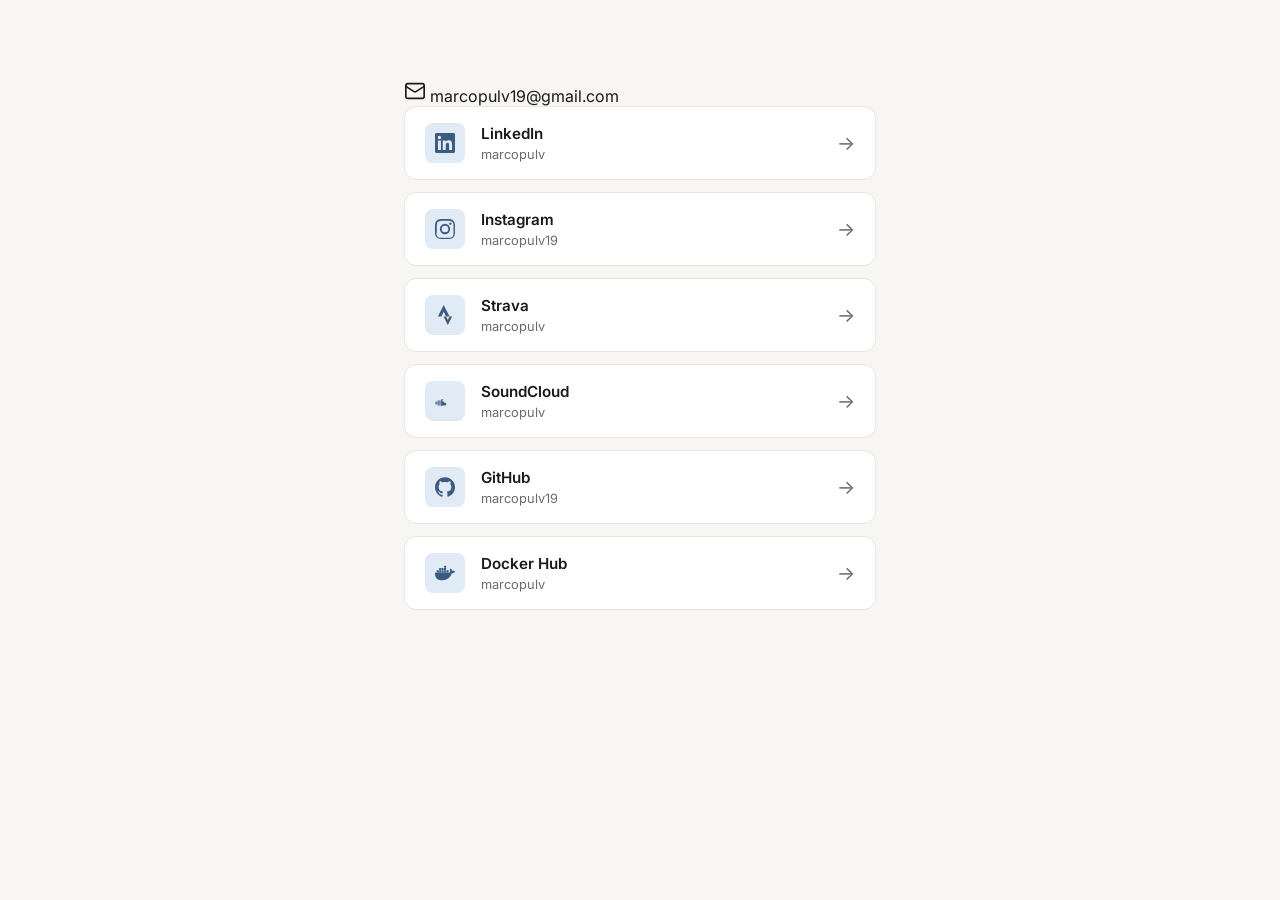
==== index.html @ f09cab39 "chore: update contact email and reformat HTML markup for readability" ====
<!DOCTYPE html>
<html lang="en">

<head>
  <meta charset="UTF-8">
  <meta name="viewport" content="width=device-width, initial-scale=1.0">
  <title>marcopulv</title>
  <link rel="icon" type="image/png"
    href="[data-uri]">
  <link href="https://fonts.googleapis.com/css2?family=Inter:wght@400;600&display=swap" rel="stylesheet">
  <link rel="stylesheet" href="style.css">
</head>

<body>
  <main class="page">

    <!-- Email Banner -->
    <a href="mailto:marcopulv19@gmail.com" class="email-banner">
      <svg class="email-icon" width="22" height="22" viewBox="0 0 24 24" fill="none" stroke="currentColor"
        stroke-width="1.8" stroke-linecap="round" stroke-linejoin="round">
        <rect x="2" y="4" width="20" height="16" rx="2" />
        <path d="m22 7-8.97 5.7a1.94 1.94 0 0 1-2.06 0L2 7" />
      </svg>
      <span class="email-text">marcopulv19@gmail.com</span>
    </a>

    <div class="card-list">

      <!-- LinkedIn -->
      <a href="https://www.linkedin.com/in/marcopulv/" target="_blank" class="card">
        <div class="card-icon">
          <svg viewBox="0 0 24 24" fill="currentColor">
            <path
              d="M20.447 20.452h-3.554v-5.569c0-1.328-.027-3.037-1.852-3.037-1.853 0-2.136 1.445-2.136 2.939v5.667H9.351V9h3.414v1.561h.046c.477-.9 1.637-1.85 3.37-1.85 3.601 0 4.267 2.37 4.267 5.455v6.286zM5.337 7.433a2.062 2.062 0 0 1-2.063-2.065 2.064 2.064 0 1 1 2.063 2.065zm1.782 13.019H3.555V9h3.564v11.452zM22.225 0H1.771C.792 0 0 .774 0 1.729v20.542C0 23.227.792 24 1.771 24h20.451C23.2 24 24 23.227 24 22.271V1.729C24 .774 23.2 0 22.222 0h.003z" />
          </svg>
        </div>
        <div class="card-info">
          <span class="card-name">LinkedIn</span>
          <span class="card-handle">marcopulv</span>
        </div>
        <span class="card-arrow">&rarr;</span>
      </a>

      <!-- Instagram -->
      <a href="https://www.instagram.com/marcopulv19/" target="_blank" class="card">
        <div class="card-icon">
          <svg viewBox="0 0 24 24" fill="currentColor">
            <path
              d="M12 2.163c3.204 0 3.584.012 4.85.07 1.17.054 1.97.24 2.43.403a4.088 4.088 0 0 1 1.523.99 4.088 4.088 0 0 1 .99 1.524c.163.46.349 1.26.403 2.43.058 1.265.07 1.645.07 4.849s-.012 3.584-.07 4.85c-.054 1.17-.24 1.97-.403 2.43a4.088 4.088 0 0 1-.99 1.523 4.088 4.088 0 0 1-1.524.99c-.46.163-1.26.349-2.43.403-1.265.058-1.645.07-4.849.07s-3.584-.012-4.85-.07c-1.17-.054-1.97-.24-2.43-.403a4.088 4.088 0 0 1-1.523-.99 4.088 4.088 0 0 1-.99-1.524c-.163-.46-.349-1.26-.403-2.43C2.175 15.584 2.163 15.204 2.163 12s.012-3.584.07-4.85c.054-1.17.24-1.97.403-2.43a4.088 4.088 0 0 1 .99-1.523A4.088 4.088 0 0 1 5.15 2.636c.46-.163 1.26-.349 2.43-.403C8.845 2.175 9.225 2.163 12 2.163M12 0C8.741 0 8.333.014 7.053.072 5.775.13 4.902.333 4.14.63a5.876 5.876 0 0 0-2.126 1.384A5.876 5.876 0 0 0 .63 4.14C.333 4.902.13 5.775.072 7.053.014 8.333 0 8.741 0 12s.014 3.668.072 4.948c.058 1.277.261 2.15.558 2.913a5.876 5.876 0 0 0 1.384 2.126A5.876 5.876 0 0 0 4.14 23.37c.763.297 1.636.5 2.913.558C8.333 23.986 8.741 24 12 24s3.668-.014 4.948-.072c1.277-.058 2.15-.261 2.913-.558a5.876 5.876 0 0 0 2.126-1.384 5.876 5.876 0 0 0 1.384-2.126c.297-.763.5-1.636.558-2.913.058-1.28.072-1.688.072-4.948s-.014-3.668-.072-4.948c-.058-1.277-.261-2.15-.558-2.913a5.876 5.876 0 0 0-1.384-2.126A5.876 5.876 0 0 0 19.86.63c-.763-.297-1.636-.5-2.913-.558C15.668.014 15.259 0 12 0zm0 5.838a6.162 6.162 0 1 0 0 12.324 6.162 6.162 0 0 0 0-12.324zM12 16a4 4 0 1 1 0-8 4 4 0 0 1 0 8zm6.406-11.845a1.44 1.44 0 1 0 0 2.881 1.44 1.44 0 0 0 0-2.881z" />
          </svg>
        </div>
        <div class="card-info">
          <span class="card-name">Instagram</span>
          <span class="card-handle">marcopulv19</span>
        </div>
        <span class="card-arrow">&rarr;</span>
      </a>

      <!-- Strava -->
      <a href="https://www.strava.com/athletes/marcopulv" target="_blank" class="card">
        <div class="card-icon">
          <svg viewBox="0 0 24 24" fill="currentColor">
            <path
              d="M15.387 17.944l-2.089-4.116h-3.065L15.387 24l5.15-10.172h-3.066m-7.008-5.599l2.836 5.598h4.172L10.463 0l-7 13.828h4.169" />
          </svg>
        </div>
        <div class="card-info">
          <span class="card-name">Strava</span>
          <span class="card-handle">marcopulv</span>
        </div>
        <span class="card-arrow">&rarr;</span>
      </a>

      <!-- SoundCloud -->
      <a href="https://soundcloud.com/marcopulv" target="_blank" class="card">
        <div class="card-icon">
          <svg viewBox="0 0 24 24" fill="currentColor">
            <path
              d="M1.175 12.225c-.051 0-.094.046-.101.1l-.233 2.154.233 2.105c.007.058.05.098.101.098.05 0 .09-.04.099-.098l.255-2.105-.27-2.154c-.009-.057-.048-.1-.084-.1m-.899.828c-.06 0-.091.037-.104.094L0 14.479l.172 1.282c.013.06.045.094.104.094.057 0 .09-.037.1-.094l.199-1.282-.199-1.332c-.01-.057-.043-.094-.1-.094m1.794-1.291c-.063 0-.109.05-.117.108l-.213 2.607.213 2.563c.008.06.054.108.117.108.062 0 .108-.048.116-.108l.244-2.563-.244-2.607c-.008-.06-.054-.108-.116-.108m.871-.456c-.074 0-.127.058-.133.124l-.195 3.063.195 2.993c.006.068.059.124.133.124.073 0 .126-.056.132-.124l.222-2.993-.222-3.063c-.006-.066-.059-.124-.132-.124m.88-.351c-.083 0-.142.066-.149.14l-.176 3.414.176 3.313c.007.076.066.14.149.14.082 0 .142-.064.148-.14l.2-3.313-.2-3.414c-.006-.074-.066-.14-.148-.14m.898-.207c-.093 0-.159.074-.162.156l-.159 3.621.159 3.413c.003.084.069.156.162.156.091 0 .158-.072.162-.156l.18-3.413-.18-3.621c-.004-.082-.071-.156-.162-.156m.891-.127c-.1 0-.172.08-.176.17l-.142 3.748.142 3.453c.004.092.076.17.176.17.098 0 .171-.078.176-.17l.163-3.453-.163-3.748c-.005-.09-.078-.17-.176-.17m.899-.064c-.109 0-.188.088-.191.186l-.127 3.812.127 3.474c.003.1.082.186.191.186.108 0 .187-.086.191-.186l.144-3.474-.144-3.812c-.004-.098-.083-.186-.191-.186m.89.003c-.119 0-.204.096-.207.202l-.112 3.807.112 3.474c.003.108.088.202.207.202.118 0 .203-.094.207-.202l.127-3.474-.127-3.807c-.004-.106-.089-.202-.207-.202m.903.042c-.127 0-.219.104-.221.218l-.098 3.765.098 3.455c.002.116.094.218.221.218.126 0 .218-.102.221-.218l.112-3.455-.112-3.765c-.003-.114-.095-.218-.221-.218m1.832-.362c-.049 0-.091.012-.132.033a3.04 3.04 0 0 0-1.665-.494c-.117 0-.233.009-.347.027-.123.02-.199.076-.199.194v7.066c.002.12.096.216.215.226h3.96c.905 0 1.637-.747 1.637-1.666s-.732-1.666-1.637-1.666c-.252 0-.488.06-.701.166a3.338 3.338 0 0 0-3.131-2.22" />
          </svg>
        </div>
        <div class="card-info">
          <span class="card-name">SoundCloud</span>
          <span class="card-handle">marcopulv</span>
        </div>
        <span class="card-arrow">&rarr;</span>
      </a>

      <!-- GitHub -->
      <a href="https://github.com/marcopulv19" target="_blank" class="card">
        <div class="card-icon">
          <svg viewBox="0 0 24 24" fill="currentColor">
            <path
              d="M12 .297c-6.63 0-12 5.373-12 12 0 5.303 3.438 9.8 8.205 11.385.6.113.82-.258.82-.577 0-.285-.01-1.04-.015-2.04-3.338.724-4.042-1.61-4.042-1.61C4.422 18.07 3.633 17.7 3.633 17.7c-1.087-.744.084-.729.084-.729 1.205.084 1.838 1.236 1.838 1.236 1.07 1.835 2.809 1.305 3.495.998.108-.776.417-1.305.76-1.605-2.665-.3-5.466-1.332-5.466-5.93 0-1.31.465-2.38 1.235-3.22-.135-.303-.54-1.523.105-3.176 0 0 1.005-.322 3.3 1.23.96-.267 1.98-.399 3-.405 1.02.006 2.04.138 3 .405 2.28-1.552 3.285-1.23 3.285-1.23.645 1.653.24 2.873.12 3.176.765.84 1.23 1.91 1.23 3.22 0 4.61-2.805 5.625-5.475 5.92.42.36.81 1.096.81 2.22 0 1.606-.015 2.896-.015 3.286 0 .315.21.69.825.57C20.565 22.092 24 17.592 24 12.297c0-6.627-5.373-12-12-12" />
          </svg>
        </div>
        <div class="card-info">
          <span class="card-name">GitHub</span>
          <span class="card-handle">marcopulv19</span>
        </div>
        <span class="card-arrow">&rarr;</span>
      </a>

      <!-- Docker Hub -->
      <a href="https://hub.docker.com/u/marcopulv" target="_blank" class="card">
        <div class="card-icon">
          <svg viewBox="0 0 24 24" fill="currentColor">
            <path
              d="M13.983 11.078h2.119a.186.186 0 0 0 .186-.185V9.006a.186.186 0 0 0-.186-.186h-2.119a.185.185 0 0 0-.185.185v1.888c0 .102.083.185.185.185m-2.954-5.43h2.118a.186.186 0 0 0 .186-.186V3.574a.186.186 0 0 0-.186-.185h-2.118a.185.185 0 0 0-.185.185v1.888c0 .102.082.185.185.186m0 2.716h2.118a.187.187 0 0 0 .186-.186V6.29a.186.186 0 0 0-.186-.185h-2.118a.185.185 0 0 0-.185.185v1.887c0 .102.082.185.185.186m-2.93 0h2.12a.186.186 0 0 0 .184-.186V6.29a.185.185 0 0 0-.185-.185H8.1a.185.185 0 0 0-.185.185v1.887c0 .102.083.185.185.186m-2.964 0h2.119a.186.186 0 0 0 .185-.186V6.29a.185.185 0 0 0-.185-.185H5.136a.186.186 0 0 0-.186.185v1.887c0 .102.084.185.186.186m5.893 2.715h2.118a.186.186 0 0 0 .186-.185V9.006a.186.186 0 0 0-.186-.186h-2.118a.185.185 0 0 0-.185.185v1.888c0 .102.082.185.185.185m-2.93 0h2.12a.185.185 0 0 0 .184-.185V9.006a.185.185 0 0 0-.184-.186h-2.12a.185.185 0 0 0-.184.185v1.888c0 .102.083.185.185.185m-2.964 0h2.119a.185.185 0 0 0 .185-.185V9.006a.185.185 0 0 0-.185-.186H5.136a.186.186 0 0 0-.186.185v1.888c0 .102.084.185.186.185m-2.92 0h2.12a.185.185 0 0 0 .184-.185V9.006a.185.185 0 0 0-.184-.186h-2.12a.186.186 0 0 0-.185.185v1.888c0 .102.083.185.185.185M23.763 9.89c-.065-.051-.672-.51-1.954-.51-.338.001-.676.03-1.01.087-.248-1.7-1.653-2.53-1.716-2.566l-.344-.199-.226.327c-.284.438-.49.922-.612 1.43-.23.97-.09 1.882.403 2.661-.595.332-1.55.413-1.744.42H.751a.751.751 0 0 0-.75.748 11.376 11.376 0 0 0 .692 4.062c.545 1.428 1.355 2.48 2.41 3.124 1.18.723 3.1 1.137 5.275 1.137.983.003 1.963-.086 2.93-.266a12.248 12.248 0 0 0 3.823-1.389c.98-.567 1.86-1.288 2.61-2.136 1.252-1.418 1.998-2.997 2.553-4.4h.221c1.372 0 2.215-.549 2.68-1.009.309-.293.55-.65.707-1.046l.098-.288Z" />
          </svg>
        </div>
        <div class="card-info">
          <span class="card-name">Docker Hub</span>
          <span class="card-handle">marcopulv</span>
        </div>
        <span class="card-arrow">&rarr;</span>
      </a>

    </div>
  </main>

</body>

</html>
---- style.css ----
/* --- Reset --- */
* { margin: 0; padding: 0; box-sizing: border-box; }

/* --- Base --- */
body {
  font-family: 'Inter', sans-serif;
  background: #f8f6f3;
  color: #1a1a1a;
  -webkit-font-smoothing: antialiased;
}
a { color: inherit; text-decoration: none; }

/* --- Layout --- */
.page {
  max-width: 520px;
  margin: 0 auto;
  padding: 5rem 1.5rem;
}
.card-list {
  display: flex;
  flex-direction: column;
  gap: .75rem;
}

/* --- Card --- */
.card {
  display: flex;
  align-items: center;
  gap: 1rem;
  padding: 1rem 1.25rem;
  border: 1px solid #e8e5e1;
  border-radius: 12px;
  background: #fff;
  transition: .3s;
}
.card:hover {
  transform: translateY(-2px);
  box-shadow: 0 6px 20px rgba(0, 0, 0, .06);
  border-color: #3d5a80;
}

/* --- Icon box --- */
.card-icon {
  width: 40px; height: 40px;
  display: grid; place-items: center;
  background: #e0ebf5;
  border-radius: 8px;
  color: #3d5a80;
  flex-shrink: 0;
  transition: .3s;
}
.card-icon svg {
  width: 20px; height: 20px;
}
.card:hover .card-icon {
  background: #3d5a80;
  color: #fff;
}

/* --- Text --- */
.card-info  { flex: 1; }
.card-name  { display: block; font-weight: 600; font-size: .95rem; }
.card-handle{ font-size: .8rem; color: #6b6b6b; }

/* --- Arrow --- */
.card-arrow {
  font-size: 1.2rem;
  color: #6b6b6b;
  transition: .3s;
}
.card:hover .card-arrow {
  transform: translateX(4px);
  color: #3d5a80;
}
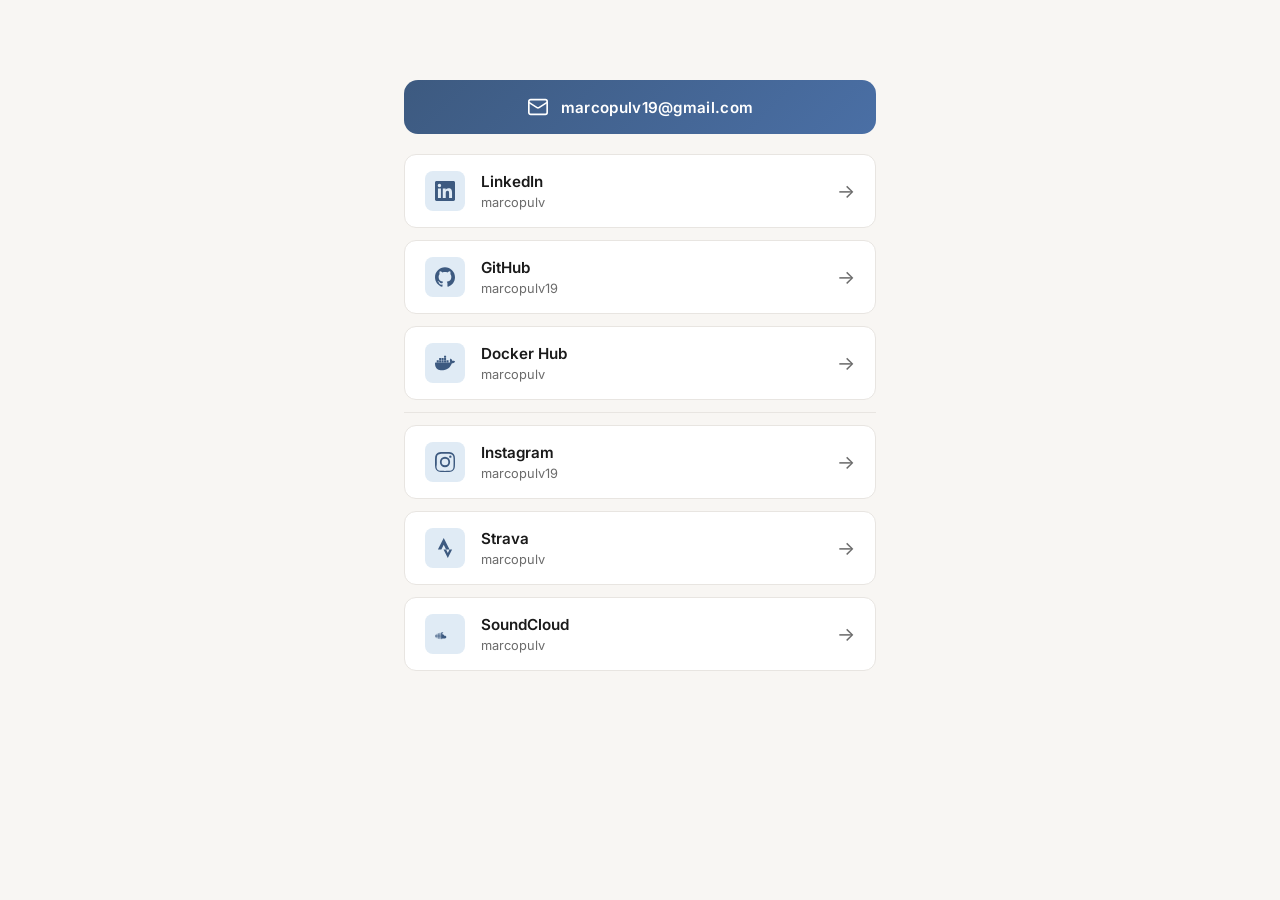
==== commit ff7b4ee8: "refactor: reorganize card layout into professional and personal sections with a divider" ====
--- a/index.html
+++ b/index.html
@@ -24,6 +24,7 @@
       <span class="email-text">marcopulv19@gmail.com</span>
     </a>
 
+    <!-- Professional: LinkedIn, GitHub, Docker Hub -->
     <div class="card-list">
 
       <!-- LinkedIn -->
@@ -40,6 +41,43 @@
         </div>
         <span class="card-arrow">&rarr;</span>
       </a>
+
+      <!-- GitHub -->
+      <a href="https://github.com/marcopulv19" target="_blank" class="card">
+        <div class="card-icon">
+          <svg viewBox="0 0 24 24" fill="currentColor">
+            <path
+              d="M12 .297c-6.63 0-12 5.373-12 12 0 5.303 3.438 9.8 8.205 11.385.6.113.82-.258.82-.577 0-.285-.01-1.04-.015-2.04-3.338.724-4.042-1.61-4.042-1.61C4.422 18.07 3.633 17.7 3.633 17.7c-1.087-.744.084-.729.084-.729 1.205.084 1.838 1.236 1.838 1.236 1.07 1.835 2.809 1.305 3.495.998.108-.776.417-1.305.76-1.605-2.665-.3-5.466-1.332-5.466-5.93 0-1.31.465-2.38 1.235-3.22-.135-.303-.54-1.523.105-3.176 0 0 1.005-.322 3.3 1.23.96-.267 1.98-.399 3-.405 1.02.006 2.04.138 3 .405 2.28-1.552 3.285-1.23 3.285-1.23.645 1.653.24 2.873.12 3.176.765.84 1.23 1.91 1.23 3.22 0 4.61-2.805 5.625-5.475 5.92.42.36.81 1.096.81 2.22 0 1.606-.015 2.896-.015 3.286 0 .315.21.69.825.57C20.565 22.092 24 17.592 24 12.297c0-6.627-5.373-12-12-12" />
+          </svg>
+        </div>
+        <div class="card-info">
+          <span class="card-name">GitHub</span>
+          <span class="card-handle">marcopulv19</span>
+        </div>
+        <span class="card-arrow">&rarr;</span>
+      </a>
+
+      <!-- Docker Hub -->
+      <a href="https://hub.docker.com/u/marcopulv" target="_blank" class="card">
+        <div class="card-icon">
+          <svg viewBox="0 0 24 24" fill="currentColor">
+            <path
+              d="M13.983 11.078h2.119a.186.186 0 0 0 .186-.185V9.006a.186.186 0 0 0-.186-.186h-2.119a.185.185 0 0 0-.185.185v1.888c0 .102.083.185.185.185m-2.954-5.43h2.118a.186.186 0 0 0 .186-.186V3.574a.186.186 0 0 0-.186-.185h-2.118a.185.185 0 0 0-.185.185v1.888c0 .102.082.185.185.186m0 2.716h2.118a.187.187 0 0 0 .186-.186V6.29a.186.186 0 0 0-.186-.185h-2.118a.185.185 0 0 0-.185.185v1.887c0 .102.082.185.185.186m-2.93 0h2.12a.186.186 0 0 0 .184-.186V6.29a.185.185 0 0 0-.185-.185H8.1a.185.185 0 0 0-.185.185v1.887c0 .102.083.185.185.186m-2.964 0h2.119a.186.186 0 0 0 .185-.186V6.29a.185.185 0 0 0-.185-.185H5.136a.186.186 0 0 0-.186.185v1.887c0 .102.084.185.186.186m5.893 2.715h2.118a.186.186 0 0 0 .186-.185V9.006a.186.186 0 0 0-.186-.186h-2.118a.185.185 0 0 0-.185.185v1.888c0 .102.082.185.185.185m-2.93 0h2.12a.185.185 0 0 0 .184-.185V9.006a.185.185 0 0 0-.184-.186h-2.12a.185.185 0 0 0-.184.185v1.888c0 .102.083.185.185.185m-2.964 0h2.119a.185.185 0 0 0 .185-.185V9.006a.185.185 0 0 0-.185-.186H5.136a.186.186 0 0 0-.186.185v1.888c0 .102.084.185.186.185m-2.92 0h2.12a.185.185 0 0 0 .184-.185V9.006a.185.185 0 0 0-.184-.186h-2.12a.186.186 0 0 0-.185.185v1.888c0 .102.083.185.185.185M23.763 9.89c-.065-.051-.672-.51-1.954-.51-.338.001-.676.03-1.01.087-.248-1.7-1.653-2.53-1.716-2.566l-.344-.199-.226.327c-.284.438-.49.922-.612 1.43-.23.97-.09 1.882.403 2.661-.595.332-1.55.413-1.744.42H.751a.751.751 0 0 0-.75.748 11.376 11.376 0 0 0 .692 4.062c.545 1.428 1.355 2.48 2.41 3.124 1.18.723 3.1 1.137 5.275 1.137.983.003 1.963-.086 2.93-.266a12.248 12.248 0 0 0 3.823-1.389c.98-.567 1.86-1.288 2.61-2.136 1.252-1.418 1.998-2.997 2.553-4.4h.221c1.372 0 2.215-.549 2.68-1.009.309-.293.55-.65.707-1.046l.098-.288Z" />
+          </svg>
+        </div>
+        <div class="card-info">
+          <span class="card-name">Docker Hub</span>
+          <span class="card-handle">marcopulv</span>
+        </div>
+        <span class="card-arrow">&rarr;</span>
+      </a>
+
+    </div>
+
+    <div class="card-list-divider"></div>
+
+    <!-- Personal: Instagram, Strava, SoundCloud -->
+    <div class="card-list">
 
       <!-- Instagram -->
       <a href="https://www.instagram.com/marcopulv19/" target="_blank" class="card">
@@ -86,36 +124,6 @@
         <span class="card-arrow">&rarr;</span>
       </a>
 
-      <!-- GitHub -->
-      <a href="https://github.com/marcopulv19" target="_blank" class="card">
-        <div class="card-icon">
-          <svg viewBox="0 0 24 24" fill="currentColor">
-            <path
-              d="M12 .297c-6.63 0-12 5.373-12 12 0 5.303 3.438 9.8 8.205 11.385.6.113.82-.258.82-.577 0-.285-.01-1.04-.015-2.04-3.338.724-4.042-1.61-4.042-1.61C4.422 18.07 3.633 17.7 3.633 17.7c-1.087-.744.084-.729.084-.729 1.205.084 1.838 1.236 1.838 1.236 1.07 1.835 2.809 1.305 3.495.998.108-.776.417-1.305.76-1.605-2.665-.3-5.466-1.332-5.466-5.93 0-1.31.465-2.38 1.235-3.22-.135-.303-.54-1.523.105-3.176 0 0 1.005-.322 3.3 1.23.96-.267 1.98-.399 3-.405 1.02.006 2.04.138 3 .405 2.28-1.552 3.285-1.23 3.285-1.23.645 1.653.24 2.873.12 3.176.765.84 1.23 1.91 1.23 3.22 0 4.61-2.805 5.625-5.475 5.92.42.36.81 1.096.81 2.22 0 1.606-.015 2.896-.015 3.286 0 .315.21.69.825.57C20.565 22.092 24 17.592 24 12.297c0-6.627-5.373-12-12-12" />
-          </svg>
-        </div>
-        <div class="card-info">
-          <span class="card-name">GitHub</span>
-          <span class="card-handle">marcopulv19</span>
-        </div>
-        <span class="card-arrow">&rarr;</span>
-      </a>
-
-      <!-- Docker Hub -->
-      <a href="https://hub.docker.com/u/marcopulv" target="_blank" class="card">
-        <div class="card-icon">
-          <svg viewBox="0 0 24 24" fill="currentColor">
-            <path
-              d="M13.983 11.078h2.119a.186.186 0 0 0 .186-.185V9.006a.186.186 0 0 0-.186-.186h-2.119a.185.185 0 0 0-.185.185v1.888c0 .102.083.185.185.185m-2.954-5.43h2.118a.186.186 0 0 0 .186-.186V3.574a.186.186 0 0 0-.186-.185h-2.118a.185.185 0 0 0-.185.185v1.888c0 .102.082.185.185.186m0 2.716h2.118a.187.187 0 0 0 .186-.186V6.29a.186.186 0 0 0-.186-.185h-2.118a.185.185 0 0 0-.185.185v1.887c0 .102.082.185.185.186m-2.93 0h2.12a.186.186 0 0 0 .184-.186V6.29a.185.185 0 0 0-.185-.185H8.1a.185.185 0 0 0-.185.185v1.887c0 .102.083.185.185.186m-2.964 0h2.119a.186.186 0 0 0 .185-.186V6.29a.185.185 0 0 0-.185-.185H5.136a.186.186 0 0 0-.186.185v1.887c0 .102.084.185.186.186m5.893 2.715h2.118a.186.186 0 0 0 .186-.185V9.006a.186.186 0 0 0-.186-.186h-2.118a.185.185 0 0 0-.185.185v1.888c0 .102.082.185.185.185m-2.93 0h2.12a.185.185 0 0 0 .184-.185V9.006a.185.185 0 0 0-.184-.186h-2.12a.185.185 0 0 0-.184.185v1.888c0 .102.083.185.185.185m-2.964 0h2.119a.185.185 0 0 0 .185-.185V9.006a.185.185 0 0 0-.185-.186H5.136a.186.186 0 0 0-.186.185v1.888c0 .102.084.185.186.185m-2.92 0h2.12a.185.185 0 0 0 .184-.185V9.006a.185.185 0 0 0-.184-.186h-2.12a.186.186 0 0 0-.185.185v1.888c0 .102.083.185.185.185M23.763 9.89c-.065-.051-.672-.51-1.954-.51-.338.001-.676.03-1.01.087-.248-1.7-1.653-2.53-1.716-2.566l-.344-.199-.226.327c-.284.438-.49.922-.612 1.43-.23.97-.09 1.882.403 2.661-.595.332-1.55.413-1.744.42H.751a.751.751 0 0 0-.75.748 11.376 11.376 0 0 0 .692 4.062c.545 1.428 1.355 2.48 2.41 3.124 1.18.723 3.1 1.137 5.275 1.137.983.003 1.963-.086 2.93-.266a12.248 12.248 0 0 0 3.823-1.389c.98-.567 1.86-1.288 2.61-2.136 1.252-1.418 1.998-2.997 2.553-4.4h.221c1.372 0 2.215-.549 2.68-1.009.309-.293.55-.65.707-1.046l.098-.288Z" />
-          </svg>
-        </div>
-        <div class="card-info">
-          <span class="card-name">Docker Hub</span>
-          <span class="card-handle">marcopulv</span>
-        </div>
-        <span class="card-arrow">&rarr;</span>
-      </a>
-
     </div>
   </main>
 
--- a/style.css
+++ b/style.css
@@ -16,11 +16,51 @@
   margin: 0 auto;
   padding: 5rem 1.5rem;
 }
+
+/* --- Email Banner --- */
+.email-banner {
+  display: flex;
+  align-items: center;
+  justify-content: center;
+  gap: .75rem;
+  padding: 1rem 1.5rem;
+  margin-bottom: 1.25rem;
+  border-radius: 14px;
+  background: linear-gradient(135deg, #3d5a80, #4a6fa5);
+  color: #fff;
+  transition: transform .3s, box-shadow .3s;
+}
+.email-banner:hover {
+  transform: translateY(-2px);
+  box-shadow: 0 8px 24px rgba(61, 90, 128, .35);
+}
+.email-banner svg.email-icon {
+  width: 22px;
+  height: 22px;
+  min-width: 22px;
+  max-width: 22px;
+  flex-shrink: 0;
+  display: block;
+}
+.email-text {
+  font-size: .95rem;
+  font-weight: 600;
+  letter-spacing: .02em;
+}
+
 .card-list {
   display: flex;
   flex-direction: column;
   gap: .75rem;
 }
+
+/* --- Section divider --- */
+.card-list-divider {
+  height: 1px;
+  background: #e8e5e1;
+  margin: .75rem 0;
+}
+
 
 /* --- Card --- */
 .card {
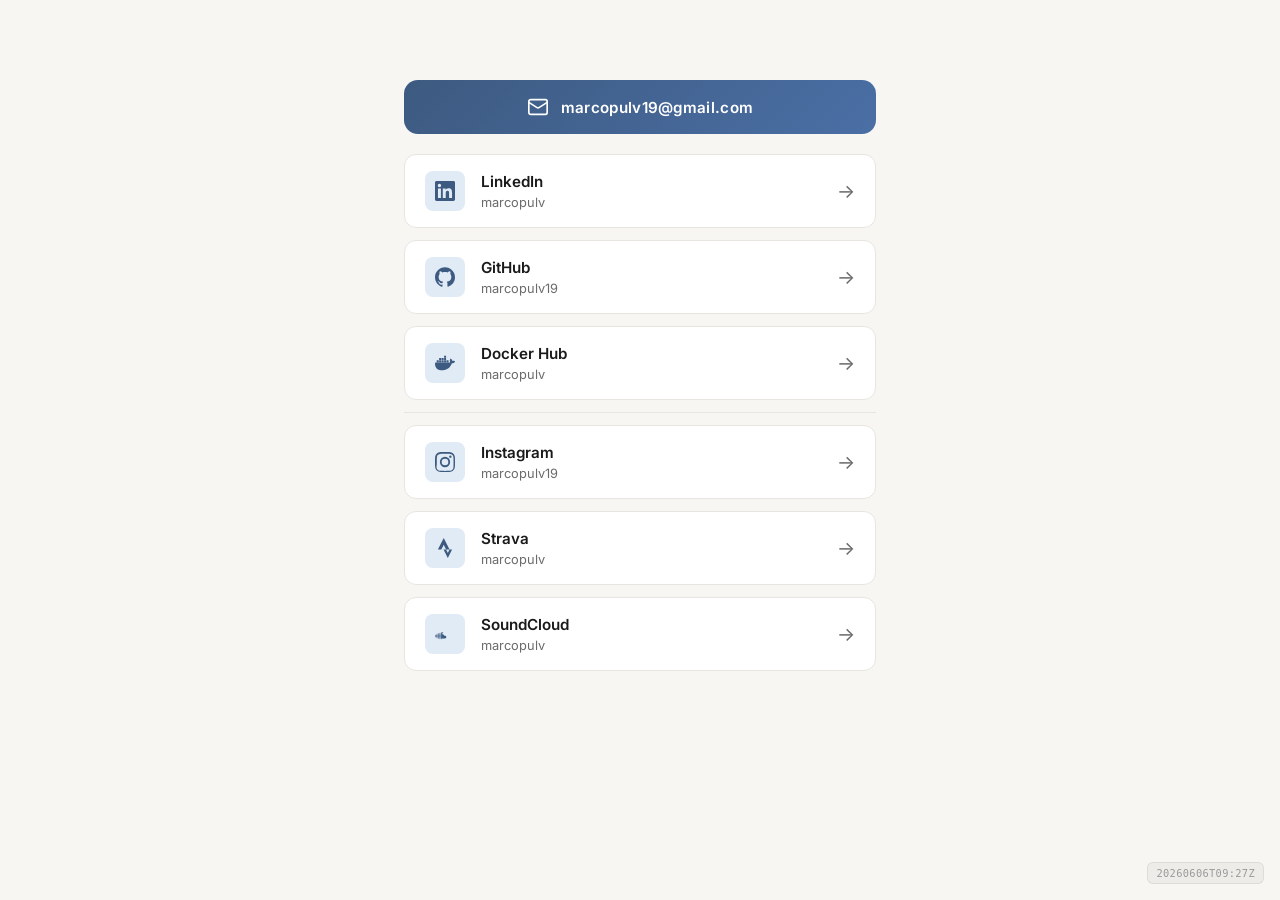
==== commit 85cf5718: "feat: add build version badge to footer" ====
--- a/index.html
+++ b/index.html
@@ -7,6 +7,7 @@
   <title>marcopulv</title>
   <link rel="icon" type="image/png"
     href="[data-uri]">
+  <meta name="build" content="local">
   <link href="https://fonts.googleapis.com/css2?family=Inter:wght@400;600&display=swap" rel="stylesheet">
   <link rel="stylesheet" href="style.css">
 </head>
@@ -127,6 +128,8 @@
     </div>
   </main>
 
+  <footer class="build-badge" title="Build version">20260606T09:27Z</footer>
+
 </body>
 
 </html>
--- a/style.css
+++ b/style.css
@@ -112,3 +112,21 @@
   transform: translateX(4px);
   color: #3d5a80;
 }
+
+/* --- Build badge --- */
+.build-badge {
+  position: fixed;
+  bottom: 1rem;
+  right: 1rem;
+  font-family: 'SF Mono', 'Fira Code', monospace;
+  font-size: .65rem;
+  color: #999;
+  background: rgba(0, 0, 0, .04);
+  border: 1px solid rgba(0, 0, 0, .07);
+  border-radius: 6px;
+  padding: .25rem .5rem;
+  letter-spacing: .03em;
+  pointer-events: none;
+  user-select: none;
+}
+
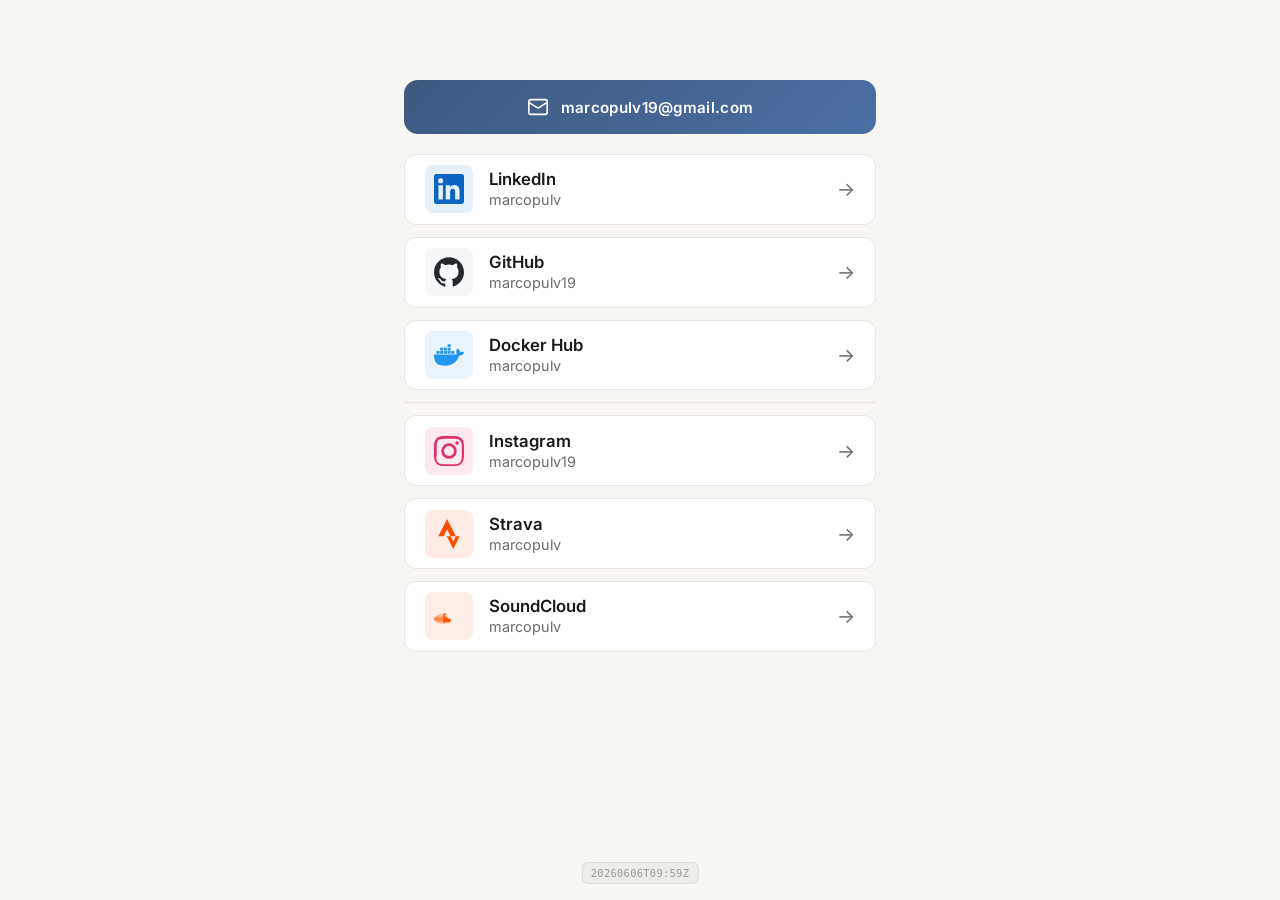
==== commit f28413ca: "feat: implement specific brand colors for social cards using CSS variables" ====
--- a/index.html
+++ b/index.html
@@ -29,7 +29,7 @@
     <div class="card-list">
 
       <!-- LinkedIn -->
-      <a href="https://www.linkedin.com/in/marcopulv/" target="_blank" class="card">
+      <a href="https://www.linkedin.com/in/marcopulv/" target="_blank" class="card card-linkedin">
         <div class="card-icon">
           <svg viewBox="0 0 24 24" fill="currentColor">
             <path
@@ -44,7 +44,7 @@
       </a>
 
       <!-- GitHub -->
-      <a href="https://github.com/marcopulv19" target="_blank" class="card">
+      <a href="https://github.com/marcopulv19" target="_blank" class="card card-github">
         <div class="card-icon">
           <svg viewBox="0 0 24 24" fill="currentColor">
             <path
@@ -59,7 +59,7 @@
       </a>
 
       <!-- Docker Hub -->
-      <a href="https://hub.docker.com/u/marcopulv" target="_blank" class="card">
+      <a href="https://hub.docker.com/u/marcopulv" target="_blank" class="card card-docker">
         <div class="card-icon">
           <svg viewBox="0 0 24 24" fill="currentColor">
             <path
@@ -81,7 +81,7 @@
     <div class="card-list">
 
       <!-- Instagram -->
-      <a href="https://www.instagram.com/marcopulv19/" target="_blank" class="card">
+      <a href="https://www.instagram.com/marcopulv19/" target="_blank" class="card card-instagram">
         <div class="card-icon">
           <svg viewBox="0 0 24 24" fill="currentColor">
             <path
@@ -96,7 +96,7 @@
       </a>
 
       <!-- Strava -->
-      <a href="https://www.strava.com/athletes/marcopulv" target="_blank" class="card">
+      <a href="https://www.strava.com/athletes/marcopulv" target="_blank" class="card card-strava">
         <div class="card-icon">
           <svg viewBox="0 0 24 24" fill="currentColor">
             <path
@@ -111,7 +111,7 @@
       </a>
 
       <!-- SoundCloud -->
-      <a href="https://soundcloud.com/marcopulv" target="_blank" class="card">
+      <a href="https://soundcloud.com/marcopulv" target="_blank" class="card card-soundcloud">
         <div class="card-icon">
           <svg viewBox="0 0 24 24" fill="currentColor">
             <path
@@ -128,7 +128,7 @@
     </div>
   </main>
 
-  <footer class="build-badge" title="Build version">20260606T09:27Z</footer>
+  <footer class="build-badge" title="Build version">20260606T09:59Z</footer>
 
 </body>
 
--- a/style.css
+++ b/style.css
@@ -1,5 +1,9 @@
 /* --- Reset --- */
-* { margin: 0; padding: 0; box-sizing: border-box; }
+* {
+  margin: 0;
+  padding: 0;
+  box-sizing: border-box;
+}
 
 /* --- Base --- */
 body {
@@ -8,7 +12,11 @@
   color: #1a1a1a;
   -webkit-font-smoothing: antialiased;
 }
-a { color: inherit; text-decoration: none; }
+
+a {
+  color: inherit;
+  text-decoration: none;
+}
 
 /* --- Layout --- */
 .page {
@@ -30,10 +38,12 @@
   color: #fff;
   transition: transform .3s, box-shadow .3s;
 }
+
 .email-banner:hover {
   transform: translateY(-2px);
   box-shadow: 0 8px 24px rgba(61, 90, 128, .35);
 }
+
 .email-banner svg.email-icon {
   width: 22px;
   height: 22px;
@@ -42,6 +52,7 @@
   flex-shrink: 0;
   display: block;
 }
+
 .email-text {
   font-size: .95rem;
   font-weight: 600;
@@ -67,40 +78,57 @@
   display: flex;
   align-items: center;
   gap: 1rem;
-  padding: 1rem 1.25rem;
+  padding: .65rem 1.25rem;
   border: 1px solid #e8e5e1;
   border-radius: 12px;
   background: #fff;
   transition: .3s;
 }
+
 .card:hover {
   transform: translateY(-2px);
   box-shadow: 0 6px 20px rgba(0, 0, 0, .06);
-  border-color: #3d5a80;
+  border-color: var(--brand-color, #3d5a80);
 }
 
 /* --- Icon box --- */
 .card-icon {
-  width: 40px; height: 40px;
-  display: grid; place-items: center;
-  background: #e0ebf5;
+  width: 48px;
+  height: 48px;
+  display: grid;
+  place-items: center;
+  background: var(--brand-bg, #e0ebf5);
   border-radius: 8px;
-  color: #3d5a80;
+  color: var(--brand-color, #3d5a80);
   flex-shrink: 0;
   transition: .3s;
 }
+
 .card-icon svg {
-  width: 20px; height: 20px;
+  width: 30px;
+  height: 30px;
 }
+
 .card:hover .card-icon {
-  background: #3d5a80;
+  background: var(--brand-color, #3d5a80);
   color: #fff;
 }
 
 /* --- Text --- */
-.card-info  { flex: 1; }
-.card-name  { display: block; font-weight: 600; font-size: .95rem; }
-.card-handle{ font-size: .8rem; color: #6b6b6b; }
+.card-info {
+  flex: 1;
+}
+
+.card-name {
+  display: block;
+  font-weight: 600;
+  font-size: 1.05rem;
+}
+
+.card-handle {
+  font-size: .9rem;
+  color: #6b6b6b;
+}
 
 /* --- Arrow --- */
 .card-arrow {
@@ -108,16 +136,26 @@
   color: #6b6b6b;
   transition: .3s;
 }
+
 .card:hover .card-arrow {
   transform: translateX(4px);
-  color: #3d5a80;
+  color: var(--brand-color, #3d5a80);
 }
+
+/* --- Brand Colors --- */
+.card-linkedin { --brand-color: #0a66c2; --brand-bg: #e6f0f9; }
+.card-github { --brand-color: #24292e; --brand-bg: #f6f8fa; }
+.card-docker { --brand-color: #2496ed; --brand-bg: #e9f4fd; }
+.card-instagram { --brand-color: #e1306c; --brand-bg: #fceaf0; }
+.card-strava { --brand-color: #fc4c02; --brand-bg: #ffede5; }
+.card-soundcloud { --brand-color: #ff5500; --brand-bg: #ffeee5; }
 
 /* --- Build badge --- */
 .build-badge {
   position: fixed;
   bottom: 1rem;
-  right: 1rem;
+  left: 50%;
+  transform: translateX(-50%);
   font-family: 'SF Mono', 'Fira Code', monospace;
   font-size: .65rem;
   color: #999;
@@ -128,5 +166,4 @@
   letter-spacing: .03em;
   pointer-events: none;
   user-select: none;
-}
-
+}
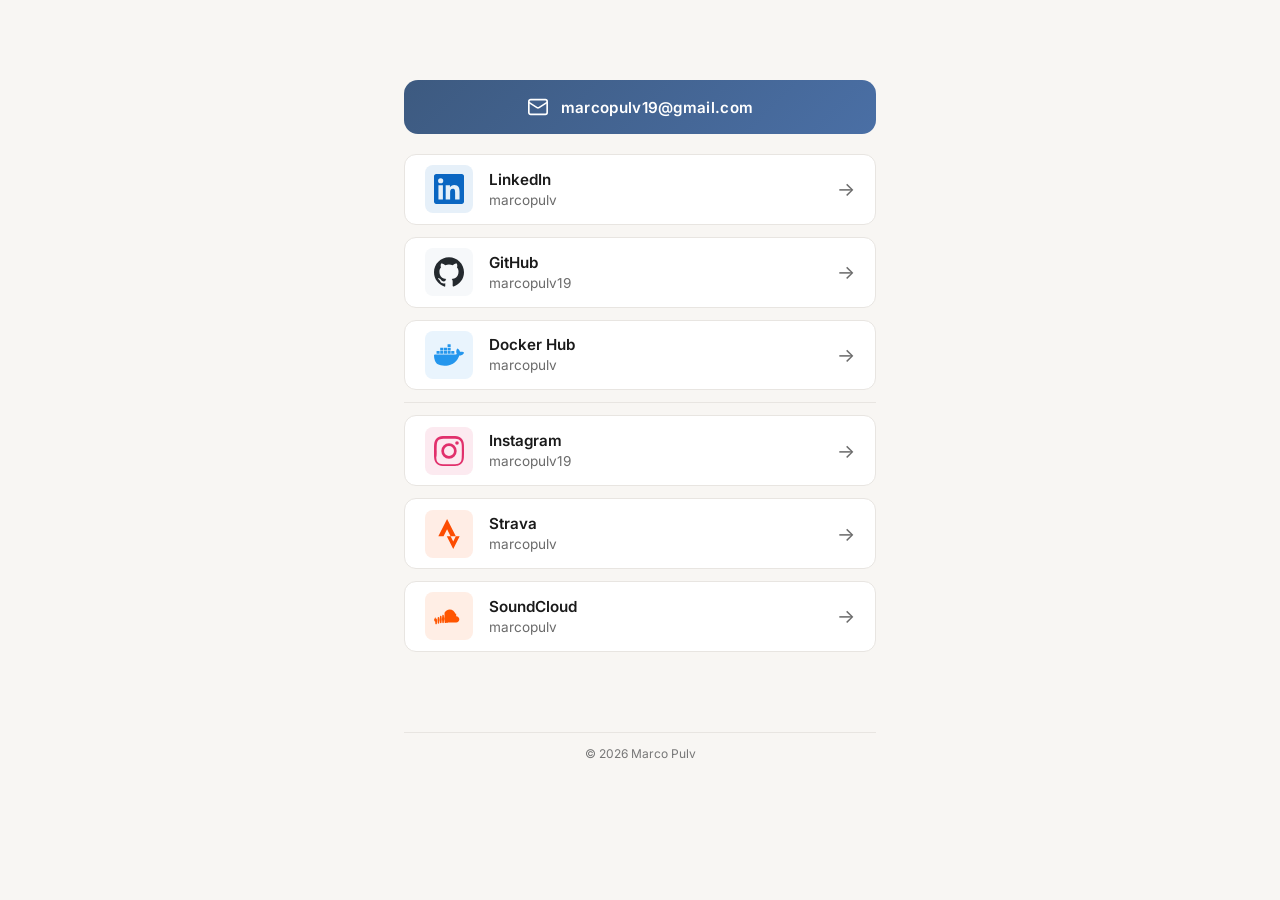
==== commit 40b7dca4: "feat: add optional HTTPS deployment" ====
--- a/index.html
+++ b/index.html
@@ -115,7 +115,7 @@
         <div class="card-icon">
           <svg viewBox="0 0 24 24" fill="currentColor">
             <path
-              d="M1.175 12.225c-.051 0-.094.046-.101.1l-.233 2.154.233 2.105c.007.058.05.098.101.098.05 0 .09-.04.099-.098l.255-2.105-.27-2.154c-.009-.057-.048-.1-.084-.1m-.899.828c-.06 0-.091.037-.104.094L0 14.479l.172 1.282c.013.06.045.094.104.094.057 0 .09-.037.1-.094l.199-1.282-.199-1.332c-.01-.057-.043-.094-.1-.094m1.794-1.291c-.063 0-.109.05-.117.108l-.213 2.607.213 2.563c.008.06.054.108.117.108.062 0 .108-.048.116-.108l.244-2.563-.244-2.607c-.008-.06-.054-.108-.116-.108m.871-.456c-.074 0-.127.058-.133.124l-.195 3.063.195 2.993c.006.068.059.124.133.124.073 0 .126-.056.132-.124l.222-2.993-.222-3.063c-.006-.066-.059-.124-.132-.124m.88-.351c-.083 0-.142.066-.149.14l-.176 3.414.176 3.313c.007.076.066.14.149.14.082 0 .142-.064.148-.14l.2-3.313-.2-3.414c-.006-.074-.066-.14-.148-.14m.898-.207c-.093 0-.159.074-.162.156l-.159 3.621.159 3.413c.003.084.069.156.162.156.091 0 .158-.072.162-.156l.18-3.413-.18-3.621c-.004-.082-.071-.156-.162-.156m.891-.127c-.1 0-.172.08-.176.17l-.142 3.748.142 3.453c.004.092.076.17.176.17.098 0 .171-.078.176-.17l.163-3.453-.163-3.748c-.005-.09-.078-.17-.176-.17m.899-.064c-.109 0-.188.088-.191.186l-.127 3.812.127 3.474c.003.1.082.186.191.186.108 0 .187-.086.191-.186l.144-3.474-.144-3.812c-.004-.098-.083-.186-.191-.186m.89.003c-.119 0-.204.096-.207.202l-.112 3.807.112 3.474c.003.108.088.202.207.202.118 0 .203-.094.207-.202l.127-3.474-.127-3.807c-.004-.106-.089-.202-.207-.202m.903.042c-.127 0-.219.104-.221.218l-.098 3.765.098 3.455c.002.116.094.218.221.218.126 0 .218-.102.221-.218l.112-3.455-.112-3.765c-.003-.114-.095-.218-.221-.218m1.832-.362c-.049 0-.091.012-.132.033a3.04 3.04 0 0 0-1.665-.494c-.117 0-.233.009-.347.027-.123.02-.199.076-.199.194v7.066c.002.12.096.216.215.226h3.96c.905 0 1.637-.747 1.637-1.666s-.732-1.666-1.637-1.666c-.252 0-.488.06-.701.166a3.338 3.338 0 0 0-3.131-2.22" />
+              d="M11.17 10.155c-.2-.19-.447-.282-.71-.285-.297.003-.563.11-.762.31l-.427 3.528.427 3.535c.199.199.465.307.762.31.282-.003.528-.094.733-.284l.436-3.56-.459-3.554zm-2.023.364c-.21.002-.423.096-.583.272l-.37 3.256.37 3.26c.16.176.373.27.583.272.21-.002.422-.096.582-.272l.375-3.26-.375-3.256zm-1.898.54c-.217.004-.424.113-.563.303l-.333 3.016.333 3.024c.14.19.346.299.563.303.218-.004.425-.113.564-.303l.334-3.024-.334-3.016zm-1.854.724c-.23.003-.432.128-.564.323l-.28 2.693.28 2.7c.132.195.334.32.564.323.23-.003.432-.128.564-.323l.281-2.7-.281-2.693zm-1.84.975c-.244.004-.448.145-.565.352l-.216 2.343.216 2.35c.117.207.32.348.565.352.246-.004.45-.145.566-.352l.217-2.35-.217-2.343zm-1.874 1.157c-.28.005-.5.17-.604.42l-.128 1.922.128 1.93c.105.25.325.415.604.42.278-.005.5-.17.604-.42l.128-1.93-.128-1.922zm-1.845 1.57c-.288-.007-.488.196-.488.196L0 14.805l.38 1.488s.2.203.488.196c.288.007.488-.196.488-.196l.127-1.488-.127-1.488s-.2-.203-.488-.196zm17.925-5.342c-.227 0-.422.054-.613.15-.558-2.023-2.39-3.528-4.576-3.528-1.843 0-3.415 1.054-4.148 2.56v7.354c.245.284.606.463 1.008.463h8.33c1.378 0 2.5-1.122 2.5-2.5 0-1.378-1.122-2.5-2.5-2.5z" />
           </svg>
         </div>
         <div class="card-info">
@@ -128,7 +128,9 @@
     </div>
   </main>
 
-  <footer class="build-badge" title="Build version">20260606T09:59Z</footer>
+  <footer class="site-footer">
+    <span>&copy; <time datetime="2026">2026</time> Marco Pulv</span>
+  </footer>
 
 </body>
 
--- a/style.css
+++ b/style.css
@@ -122,11 +122,11 @@
 .card-name {
   display: block;
   font-weight: 600;
-  font-size: 1.05rem;
+  font-size: 0.95rem;
 }
 
 .card-handle {
-  font-size: .9rem;
+  font-size: .85rem;
   color: #6b6b6b;
 }
 
@@ -150,20 +150,13 @@
 .card-strava { --brand-color: #fc4c02; --brand-bg: #ffede5; }
 .card-soundcloud { --brand-color: #ff5500; --brand-bg: #ffeee5; }
 
-/* --- Build badge --- */
-.build-badge {
-  position: fixed;
-  bottom: 1rem;
-  left: 50%;
-  transform: translateX(-50%);
-  font-family: 'SF Mono', 'Fira Code', monospace;
-  font-size: .65rem;
-  color: #999;
-  background: rgba(0, 0, 0, .04);
-  border: 1px solid rgba(0, 0, 0, .07);
-  border-radius: 6px;
-  padding: .25rem .5rem;
-  letter-spacing: .03em;
-  pointer-events: none;
-  user-select: none;
+/* --- Footer --- */
+.site-footer {
+  width: min(100% - 3rem, 472px);
+  margin: 0 auto 1.5rem;
+  padding-top: .85rem;
+  border-top: 1px solid #e8e5e1;
+  color: #777;
+  font-size: .75rem;
+  text-align: center;
 }
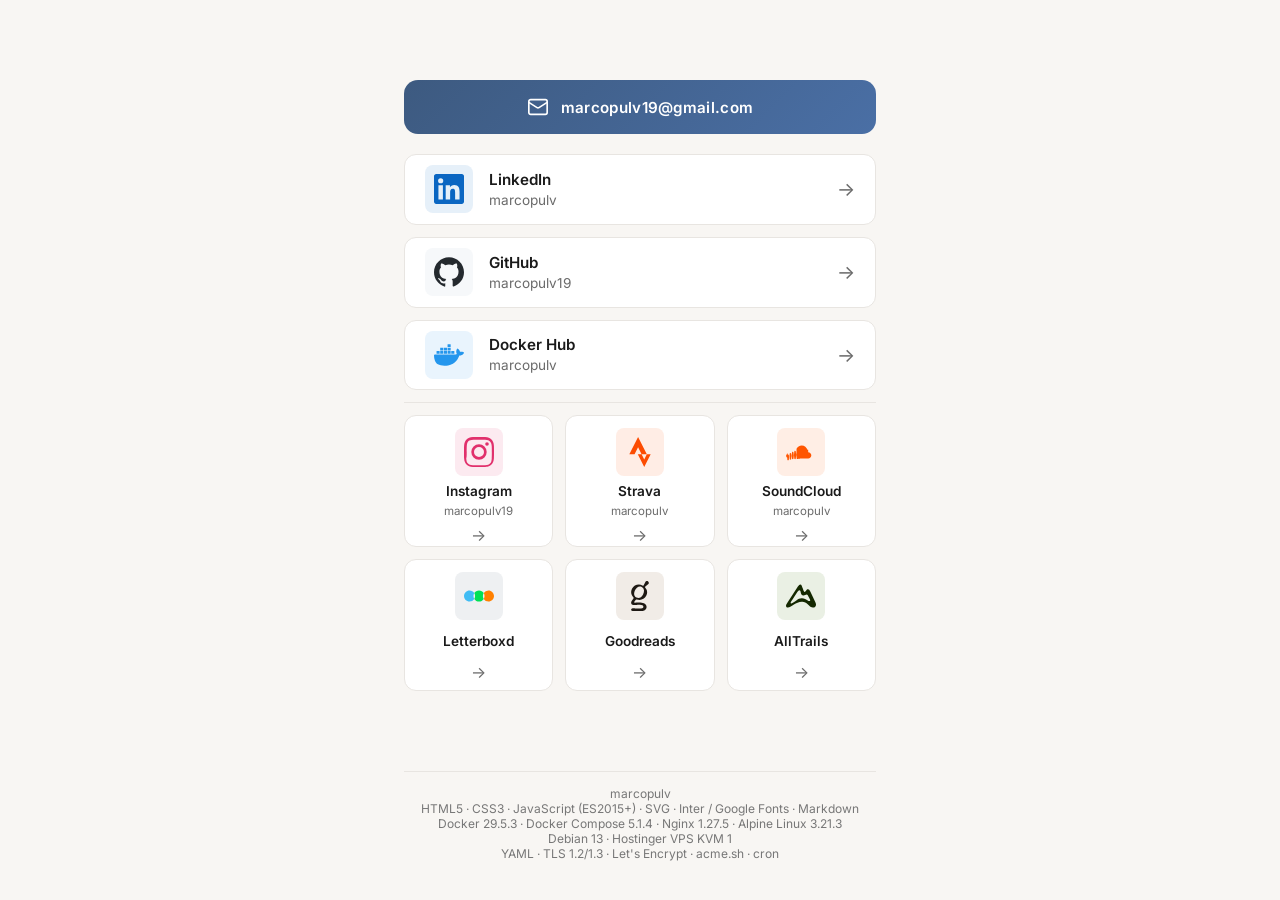
==== commit dd14353f: "feat: implement offline mode with status page and 404 handling" ====
--- a/index.html
+++ b/index.html
@@ -7,9 +7,8 @@
   <title>marcopulv</title>
   <link rel="icon" type="image/png"
     href="[data-uri]">
-  <meta name="build" content="local">
   <link href="https://fonts.googleapis.com/css2?family=Inter:wght@400;600&display=swap" rel="stylesheet">
-  <link rel="stylesheet" href="style.css">
+  <link rel="stylesheet" href="/style.css?v=grid-3x2">
 </head>
 
 <body>
@@ -125,11 +124,53 @@
         <span class="card-arrow">&rarr;</span>
       </a>
 
+      <div class="card" style="--brand-color: #202830; --brand-bg: #eef0f2;">
+        <div class="card-icon" aria-hidden="true">
+          <svg viewBox="0 0 24 24" aria-hidden="true">
+            <path fill="#40BCF4" d="M8.224 14.352a4.447 4.447 0 0 1-3.775 2.092C1.992 16.444 0 14.454 0 12s1.992-4.444 4.45-4.444c1.592 0 2.988.836 3.774 2.092-.427.682-.673 1.488-.673 2.352s.246 1.67.673 2.352z" />
+            <path fill="#00E054" d="M15.101 12c0-.864.247-1.67.674-2.352-.786-1.256-2.183-2.092-3.775-2.092s-2.989.836-3.775 2.092c.427.682.674 1.488.674 2.352s-.247 1.67-.674 2.352c.786 1.256 2.183 2.092 3.775 2.092s2.989-.836 3.775-2.092A4.42 4.42 0 0 1 15.1 12z" />
+            <path fill="#FF8000" d="M19.551 7.556a4.447 4.447 0 0 0-3.775 2.092c.427.682.673 1.488.673 2.352s-.246 1.67-.673 2.352a4.447 4.447 0 0 0 3.775 2.092C22.008 16.444 24 14.454 24 12s-1.992-4.444-4.45-4.444z" />
+          </svg>
+        </div>
+        <div class="card-info">
+          <span class="card-name">Letterboxd</span>
+        </div>
+        <span class="card-arrow">&rarr;</span>
+      </div>
+
+      <div class="card" style="--brand-color: #1e1914; --brand-bg: #f1ece7;">
+        <div class="card-icon" aria-hidden="true">
+          <svg viewBox="0 0 24 24" fill="currentColor" aria-hidden="true">
+            <path d="M17.346.026c.422-.083.859.037 1.179.325.346.284.55.705.557 1.153-.023.457-.247.88-.612 1.156l-2.182 1.748a.601.601 0 0 0-.255.43.52.52 0 0 0 .11.424 5.886 5.886 0 0 1 .832 6.58c-1.394 2.79-4.503 3.99-7.501 2.927a.792.792 0 0 0-.499-.01c-.224.07-.303.18-.453.383l-.014.02-.941 1.254s-.792.985.457.935c3.027-.119 3.817-.119 5.439-.01 2.641.18 3.806 1.903 3.806 3.275 0 1.623-1.036 3.383-3.809 3.383a117.46 117.46 0 0 0-5.517-.03c-.31.005-.597.013-.835.02-.228.006-.41.011-.52.011-.712 0-1.648-.186-1.66-1.068-.008-.729.624-1.12 1.11-1.172.43-.045.815.007 1.24.064.252.034.518.07.815.088.185.011.366.025.552.038.53.038 1.102.08 1.926.087.427.005.759.01 1.025.015.695.012.941.016 1.28-.015 1.248-.112 1.832-.61 1.832-1.376 0-.805-.584-1.264-1.698-1.414-1.564-.213-2.33-.163-3.72-.074a87.66 87.66 0 0 1-1.669.095c-.608.029-2.449.026-2.682-1.492-.053-.416-.073-1.116.807-2.325l.75-1.003c.36-.49.582-.898.053-1.559 0 0-.39-.468-.52-.638-1.215-1.587-1.512-4.08-.448-6.114 1.577-3.011 5.4-4.26 8.37-2.581.253.143.438.203.655.163.201-.032.27-.167.363-.344.02-.04.042-.082.067-.126.004-.01.241-.465.535-1.028l.734-1.41a1.493 1.493 0 0 1 1.041-.785ZM9.193 13.243c1.854.903 3.912.208 5.254-2.47 1.352-2.699.827-5.11-1.041-6.023C10.918 3.537 8.81 5.831 8.017 7.41c-1.355 2.698-.717 4.886 1.147 5.818Z" />
+          </svg>
+        </div>
+        <div class="card-info">
+          <span class="card-name">Goodreads</span>
+        </div>
+        <span class="card-arrow">&rarr;</span>
+      </div>
+
+      <div class="card" style="--brand-color: #142800; --brand-bg: #eaf0e4;">
+        <div class="card-icon" aria-hidden="true">
+          <svg viewBox="0 0 24 24" fill="currentColor" aria-hidden="true">
+            <path d="M19.441 8.451c-.653-1.247-1.158-1.841-1.813-1.841-.731 0-1.053.387-1.494 1.079-.357.464-.7 1.1-1.273 1.036-.604-.063-.954-1.491-1.41-2.686-.625-1.63-.985-3.322-2.024-3.322-.593 0-1.111.54-1.915 1.747l-8.301 12.73c-.954 1.593-1.753 2.704-.742 3.748 1.187 1.142 3.975-.857 5.883-2.063 1.908-1.205 3.859-2.38 6.615-2.316 3.71.085 5.512 3.808 7.76 4.516 1.526.487 2.926-.074 3.223-1.65.174-.866-.129-1.707-.547-2.604zm-.254 7.467c-.753.56-1.803-.339-2.481-.72-.72-.401-1.94-1.364-4.124-1.332-1.78.021-2.745.687-3.805 1.407-2.3 1.565-4.379 3.384-4.972 2.443-.382-.603.646-1.809 3.063-5.574 1.718-2.676 2.927-4.813 3.785-4.813.948 0 1 .93 1.145 1.883.272 1.518 1.014 2.308 1.978 2.433 1.08.146 2.014-.76 2.756-.751.693.014 1.15 1.018 1.722 2.065.725 1.301 1.482 2.546.933 2.959z" />
+          </svg>
+        </div>
+        <div class="card-info">
+          <span class="card-name">AllTrails</span>
+        </div>
+        <span class="card-arrow">&rarr;</span>
+      </div>
+
     </div>
   </main>
 
   <footer class="site-footer">
-    <span>&copy; <time datetime="2026">2026</time> Marco Pulv</span>
+    <span>marcopulv</span><br>
+    <span>HTML5 &middot; CSS3 &middot; JavaScript (ES2015+) &middot; SVG &middot; Inter / Google Fonts &middot; Markdown</span><br>
+    <span>Docker 29.5.3 &middot; Docker Compose 5.1.4 &middot; Nginx 1.27.5 &middot; Alpine Linux 3.21.3</span><br>
+    <span>Debian 13 &middot; Hostinger VPS KVM 1</span><br>
+    <span>YAML &middot; TLS 1.2/1.3 &middot; Let&apos;s Encrypt &middot; acme.sh &middot; cron</span>
   </footer>
 
 </body>
--- a/style.css
+++ b/style.css
@@ -39,6 +39,10 @@
   transition: transform .3s, box-shadow .3s;
 }
 
+.email-banner[hidden] {
+  display: none;
+}
+
 .email-banner:hover {
   transform: translateY(-2px);
   box-shadow: 0 8px 24px rgba(61, 90, 128, .35);
@@ -63,6 +67,53 @@
   display: flex;
   flex-direction: column;
   gap: .75rem;
+}
+
+.card-list-divider + .card-list {
+  display: grid;
+  grid-template-columns: minmax(0, 1fr);
+  gap: .75rem;
+}
+
+@media (min-width: 600px) {
+  .card-list-divider + .card-list {
+    grid-template-columns: repeat(2, minmax(0, 1fr));
+  }
+}
+
+@media (min-width: 1024px) {
+  .card-list-divider + .card-list {
+    grid-template-columns: repeat(3, minmax(0, 1fr));
+  }
+}
+
+.card-list-divider + .card-list .card {
+  position: relative;
+  min-width: 0;
+  height: 132px;
+  flex-direction: column;
+  justify-content: space-between;
+  gap: .4rem;
+  padding: .75rem .45rem .55rem;
+  text-align: center;
+}
+
+.card-list-divider + .card-list .card-info {
+  flex: 0 1 auto;
+  min-width: 0;
+}
+
+.card-list-divider + .card-list .card-name,
+.card-list-divider + .card-list .card-handle {
+  overflow-wrap: anywhere;
+}
+
+.card-list-divider + .card-list .card-name {
+  font-size: .85rem;
+}
+
+.card-list-divider + .card-list .card-handle {
+  font-size: .72rem;
 }
 
 /* --- Section divider --- */
@@ -114,6 +165,17 @@
   color: #fff;
 }
 
+.card-list-divider + .card-list div.card:hover {
+  transform: none;
+  box-shadow: none;
+  border-color: #e8e5e1;
+}
+
+.card-list-divider + .card-list div.card:hover .card-icon {
+  background: var(--brand-bg, #e0ebf5);
+  color: var(--brand-color, #3d5a80);
+}
+
 /* --- Text --- */
 .card-info {
   flex: 1;
@@ -140,6 +202,16 @@
 .card:hover .card-arrow {
   transform: translateX(4px);
   color: var(--brand-color, #3d5a80);
+}
+
+.card-list-divider + .card-list .card-arrow {
+  position: static;
+  font-size: 1rem;
+}
+
+.card-list-divider + .card-list div.card:hover .card-arrow {
+  transform: none;
+  color: #6b6b6b;
 }
 
 /* --- Brand Colors --- */
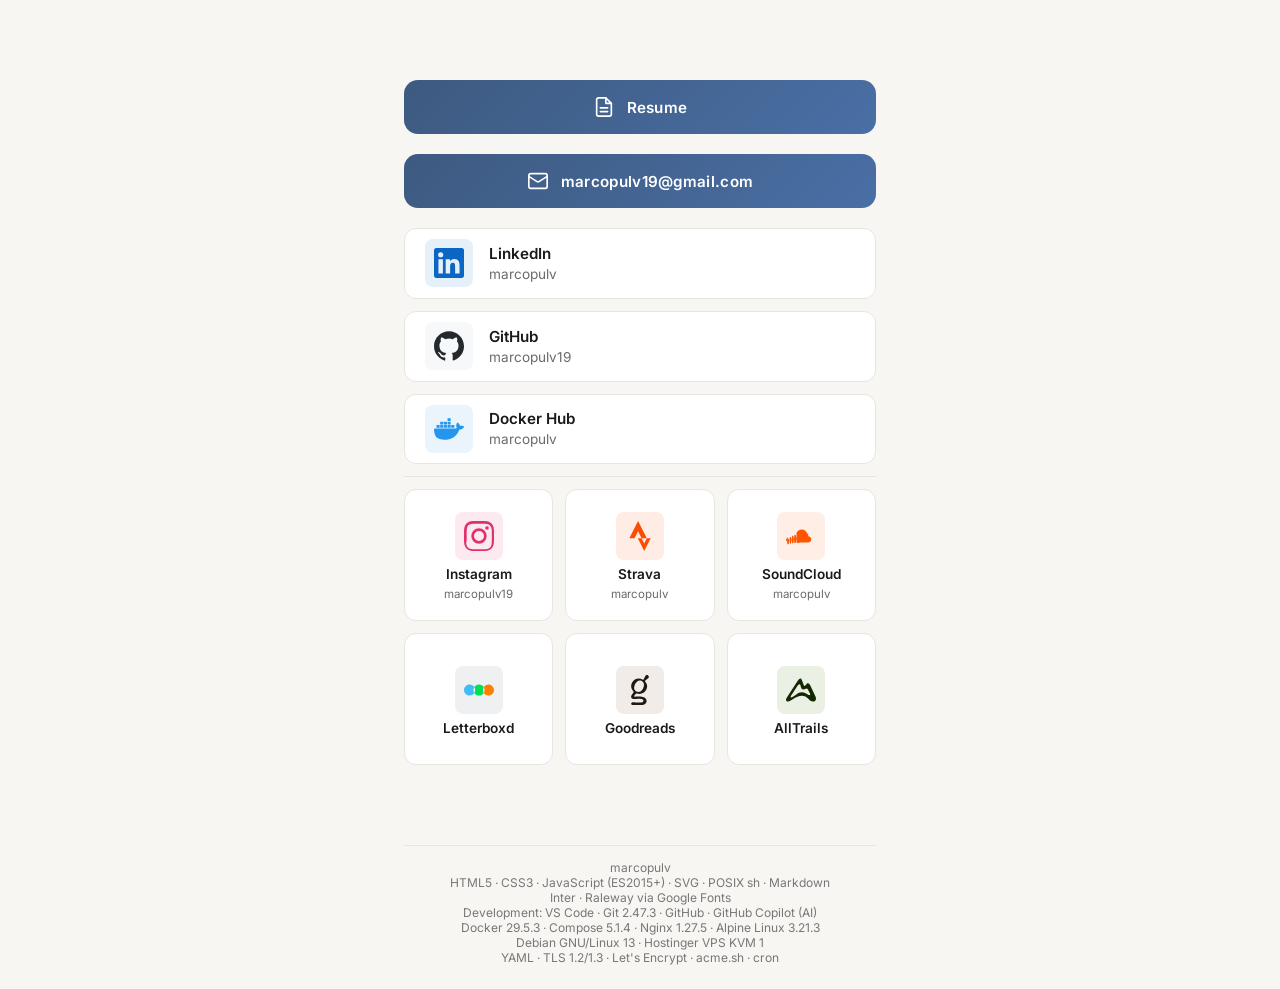
==== commit 3bb79ca7: "Add resume page and assets; update index and styling - Introduced a new resume page with associated " ====
--- a/index.html
+++ b/index.html
@@ -13,6 +13,16 @@
 
 <body>
   <main class="page">
+
+    <!-- Resume Banner -->
+    <a href="/resume/" class="resume-banner">
+      <svg class="resume-icon" width="22" height="22" viewBox="0 0 24 24" fill="none" stroke="currentColor"
+        stroke-width="1.8" stroke-linecap="round" stroke-linejoin="round" aria-hidden="true">
+        <path d="M14 2H6a2 2 0 0 0-2 2v16a2 2 0 0 0 2 2h12a2 2 0 0 0 2-2V8z" />
+        <path d="M14 2v6h6M8 13h8m-8 4h8" />
+      </svg>
+      <span class="resume-text">Resume</span>
+    </a>
 
     <!-- Email Banner -->
     <a href="mailto:marcopulv19@gmail.com" class="email-banner">
@@ -39,7 +49,6 @@
           <span class="card-name">LinkedIn</span>
           <span class="card-handle">marcopulv</span>
         </div>
-        <span class="card-arrow">&rarr;</span>
       </a>
 
       <!-- GitHub -->
@@ -54,7 +63,6 @@
           <span class="card-name">GitHub</span>
           <span class="card-handle">marcopulv19</span>
         </div>
-        <span class="card-arrow">&rarr;</span>
       </a>
 
       <!-- Docker Hub -->
@@ -69,7 +77,6 @@
           <span class="card-name">Docker Hub</span>
           <span class="card-handle">marcopulv</span>
         </div>
-        <span class="card-arrow">&rarr;</span>
       </a>
 
     </div>
@@ -91,7 +98,6 @@
           <span class="card-name">Instagram</span>
           <span class="card-handle">marcopulv19</span>
         </div>
-        <span class="card-arrow">&rarr;</span>
       </a>
 
       <!-- Strava -->
@@ -106,7 +112,6 @@
           <span class="card-name">Strava</span>
           <span class="card-handle">marcopulv</span>
         </div>
-        <span class="card-arrow">&rarr;</span>
       </a>
 
       <!-- SoundCloud -->
@@ -121,7 +126,6 @@
           <span class="card-name">SoundCloud</span>
           <span class="card-handle">marcopulv</span>
         </div>
-        <span class="card-arrow">&rarr;</span>
       </a>
 
       <div class="card" style="--brand-color: #202830; --brand-bg: #eef0f2;">
@@ -135,7 +139,6 @@
         <div class="card-info">
           <span class="card-name">Letterboxd</span>
         </div>
-        <span class="card-arrow">&rarr;</span>
       </div>
 
       <div class="card" style="--brand-color: #1e1914; --brand-bg: #f1ece7;">
@@ -147,7 +150,6 @@
         <div class="card-info">
           <span class="card-name">Goodreads</span>
         </div>
-        <span class="card-arrow">&rarr;</span>
       </div>
 
       <div class="card" style="--brand-color: #142800; --brand-bg: #eaf0e4;">
@@ -159,7 +161,6 @@
         <div class="card-info">
           <span class="card-name">AllTrails</span>
         </div>
-        <span class="card-arrow">&rarr;</span>
       </div>
 
     </div>
@@ -167,9 +168,11 @@
 
   <footer class="site-footer">
     <span>marcopulv</span><br>
-    <span>HTML5 &middot; CSS3 &middot; JavaScript (ES2015+) &middot; SVG &middot; Inter / Google Fonts &middot; Markdown</span><br>
-    <span>Docker 29.5.3 &middot; Docker Compose 5.1.4 &middot; Nginx 1.27.5 &middot; Alpine Linux 3.21.3</span><br>
-    <span>Debian 13 &middot; Hostinger VPS KVM 1</span><br>
+    <span>HTML5 &middot; CSS3 &middot; JavaScript (ES2015+) &middot; SVG &middot; POSIX sh &middot; Markdown</span><br>
+    <span>Inter &middot; Raleway via Google Fonts</span><br>
+    <span>Development: VS Code &middot; Git 2.47.3 &middot; GitHub &middot; GitHub Copilot (AI)</span><br>
+    <span>Docker 29.5.3 &middot; Compose 5.1.4 &middot; Nginx 1.27.5 &middot; Alpine Linux 3.21.3</span><br>
+    <span>Debian GNU/Linux 13 &middot; Hostinger VPS KVM 1</span><br>
     <span>YAML &middot; TLS 1.2/1.3 &middot; Let&apos;s Encrypt &middot; acme.sh &middot; cron</span>
   </footer>
 
--- a/style.css
+++ b/style.css
@@ -25,8 +25,10 @@
   padding: 5rem 1.5rem;
 }
 
-/* --- Email Banner --- */
-.email-banner {
+/* --- Action Banner --- */
+.email-banner,
+.resume-banner,
+.home-banner {
   display: flex;
   align-items: center;
   justify-content: center;
@@ -39,16 +41,22 @@
   transition: transform .3s, box-shadow .3s;
 }
 
-.email-banner[hidden] {
+.email-banner[hidden],
+.resume-banner[hidden],
+.home-banner[hidden] {
   display: none;
 }
 
-.email-banner:hover {
+.email-banner:hover,
+.resume-banner:hover,
+.home-banner:hover {
   transform: translateY(-2px);
   box-shadow: 0 8px 24px rgba(61, 90, 128, .35);
 }
 
-.email-banner svg.email-icon {
+.email-banner svg.email-icon,
+.resume-banner svg.resume-icon,
+.home-banner svg.home-icon {
   width: 22px;
   height: 22px;
   min-width: 22px;
@@ -57,7 +65,9 @@
   display: block;
 }
 
-.email-text {
+.email-text,
+.resume-text,
+.home-text {
   font-size: .95rem;
   font-weight: 600;
   letter-spacing: .02em;
@@ -92,7 +102,7 @@
   min-width: 0;
   height: 132px;
   flex-direction: column;
-  justify-content: space-between;
+  justify-content: center;
   gap: .4rem;
   padding: .75rem .45rem .55rem;
   text-align: center;
@@ -192,28 +202,6 @@
   color: #6b6b6b;
 }
 
-/* --- Arrow --- */
-.card-arrow {
-  font-size: 1.2rem;
-  color: #6b6b6b;
-  transition: .3s;
-}
-
-.card:hover .card-arrow {
-  transform: translateX(4px);
-  color: var(--brand-color, #3d5a80);
-}
-
-.card-list-divider + .card-list .card-arrow {
-  position: static;
-  font-size: 1rem;
-}
-
-.card-list-divider + .card-list div.card:hover .card-arrow {
-  transform: none;
-  color: #6b6b6b;
-}
-
 /* --- Brand Colors --- */
 .card-linkedin { --brand-color: #0a66c2; --brand-bg: #e6f0f9; }
 .card-github { --brand-color: #24292e; --brand-bg: #f6f8fa; }
